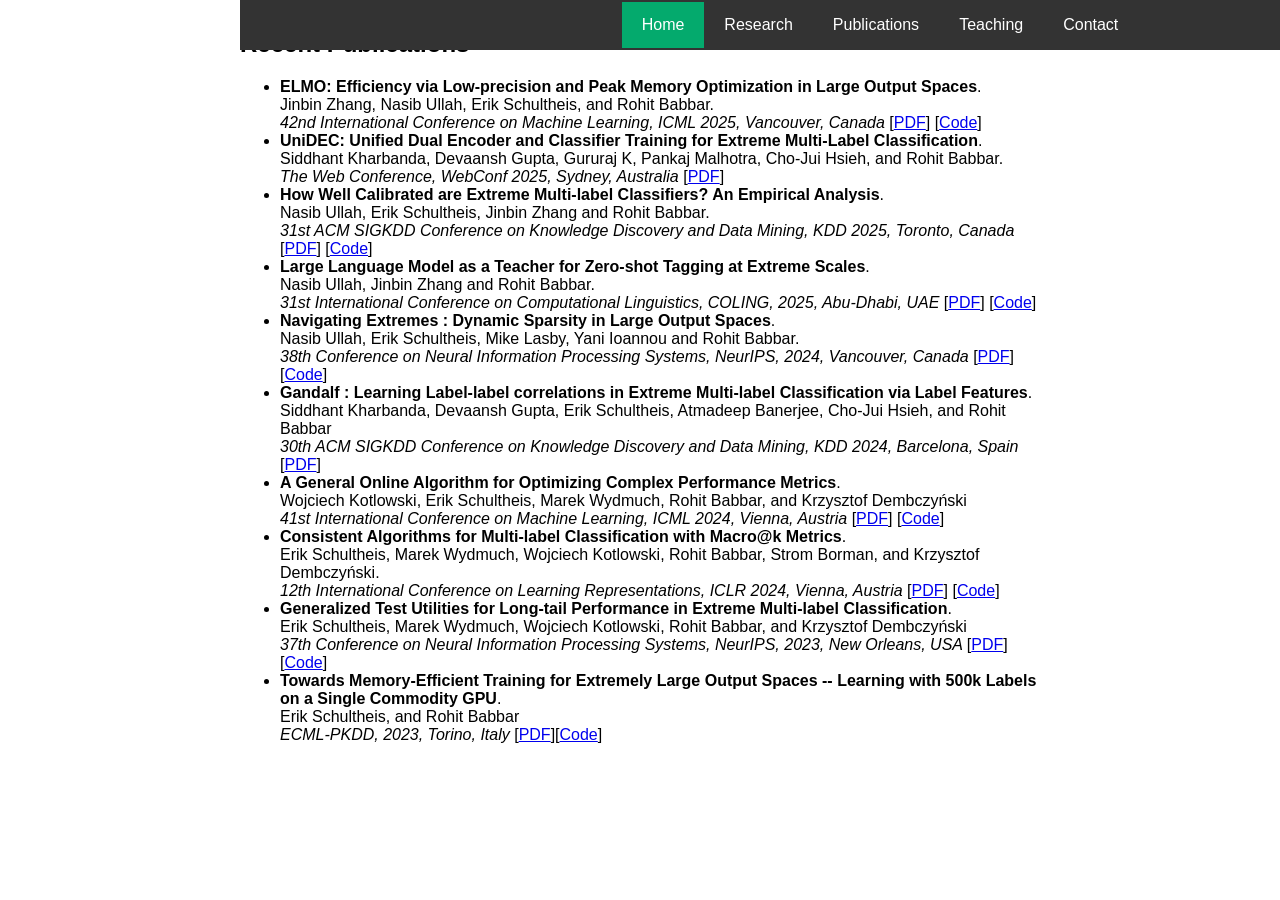
==== publications.html @ 72ea1d00 "Create publications.html" ====
<!DOCTYPE html>
<html lang="en">
<head>
  <meta charset="UTF-8" />
  <meta name="viewport" content="width=device-width, initial-scale=1.0" />
  <title>Dr. Rohit Babbar</title>
  <style>
    body {
      font-family: Arial, sans-serif;
      max-width: 800px;
      margin: 30px auto;
      padding: 0 20px;
    }

    /* Top Navigation */
    .topnav {
      background-color: #333;
      position: fixed;
      top: 0;
      width: 100%;
      height: 50px;
      display: flex;
      align-items: center;
      justify-content: center;
      z-index: 1000;
    }

    .topnav a {
      color: white;
      padding: 14px 20px;
      text-decoration: none;
      font-size: 16px;
    }

    .topnav a:hover {
      background-color: #575757;
    }

    .topnav a.active {
      background-color: #04AA6D;
    }

    /* Main content container */
    .container {
      max-width: 700px;
      margin: 0 auto;
      background-color: white;
      padding: 30px;
      border-radius: 10px;
      box-shadow: 0 0 10px rgba(0,0,0,0.1);
      display: flex;
      flex-wrap: wrap;
      align-items: flex-start;
      gap: 60px;
    }

    .text-section {
      flex: 1;
      min-width: 350px;
    }

    .image-section {
      flex-shrink: 0;
    }

    .image img {
      max-width: 170px;
      height: auto;
      border-radius: 8px;
    }


    .image-section img {
      max-width: 100px;
      height: 10px;
      border-radius: 8px;
    }

    @media (max-width: 100px) {
      .container {
        flex-direction: column;
        align-items: center;
        text-align: center;
      }

      .text-section {
        padding-right: 0;
      }
    }
  </style>
</head>
<body>

  <!-- Top Navigation -->
  <div class="topnav">
    <a href="index.html" class="active">Home</a>
    <a href="#">Research</a>
    <a href="#">Publications</a>
    <a href="#">Teaching</a>
    <a href="#">Contact</a>
  </div>

  
  <h2>Recent Publications</h2>
  <ul>
    <li><strong>ELMO: Efficiency via Low-precision and Peak Memory Optimization in Large Output Spaces</strong>.<br> Jinbin Zhang, Nasib Ullah, Erik Schultheis, and Rohit Babbar.<br> <em>42nd International Conference on Machine Learning, ICML 2025, Vancouver, Canada</em> [<a href="https://openreview.net/pdf?id=d6CTIPrTTC">PDF</a>] [<a href="https://github.com/xmc-aalto/elmo">Code</a>]</li>
    <li><strong>UniDEC: Unified Dual Encoder and Classifier Training for Extreme Multi-Label Classification</strong>.<br> Siddhant Kharbanda, Devaansh Gupta, Gururaj K, Pankaj Malhotra, Cho-Jui Hsieh, and Rohit Babbar.<br> <em>The Web Conference, WebConf 2025, Sydney, Australia</em> [<a href="https://arxiv.org/pdf/2405.03714">PDF</a>] </li>
    <li><strong>How Well Calibrated are Extreme Multi-label Classifiers? An Empirical Analysis</strong>.<br> Nasib Ullah, Erik Schultheis, Jinbin Zhang and Rohit Babbar. <br> <em>31st ACM SIGKDD Conference on Knowledge Discovery and Data Mining, KDD 2025, Toronto, Canada </em> [<a href="https://dl.acm.org/doi/pdf/10.1145/3690624.3709333">PDF</a>] [<a href="https://github.com/xmc-aalto/xmc-topk-calibration">Code</a>] </li>
    <li><strong>Large Language Model as a Teacher for Zero-shot Tagging at Extreme Scales</strong>. <br>Nasib Ullah, Jinbin Zhang and Rohit Babbar. <br> <em>31st International Conference on Computational Linguistics, COLING, 2025, Abu-Dhabi, UAE  </em> [<a href="https://aclanthology.org/2025.coling-main.233.pdf">PDF</a>] [<a href="https://github.com/xmc-aalto/LMTX">Code</a>]</li>
    <li><strong>Navigating Extremes : Dynamic Sparsity in Large Output Spaces</strong>. <br> Nasib Ullah, Erik Schultheis, Mike Lasby, Yani Ioannou and Rohit Babbar. <br> <em>38th Conference on Neural Information Processing Systems, NeurIPS, 2024, Vancouver, Canada </em> [<a href="https://openreview.net/pdf?id=RA6rzOJ2zI">PDF</a>] [<a href="https://github.com/xmc-aalto/NeurIPS24-dst">Code</a>]</li>
    <li><strong>Gandalf : Learning Label-label correlations in Extreme Multi-label Classification via Label Features</strong>. Siddhant Kharbanda, Devaansh Gupta, Erik Schultheis, Atmadeep Banerjee, Cho-Jui Hsieh, and Rohit Babbar <br> <em>30th ACM SIGKDD Conference on Knowledge Discovery and Data Mining, KDD 2024, Barcelona, Spain </em> [<a href="https://dl.acm.org/doi/10.1145/3637528.3672063">PDF</a>]</li>
    <li><strong>A General Online Algorithm for Optimizing Complex Performance Metrics</strong>. <br> Wojciech Kotlowski, Erik Schultheis, Marek Wydmuch, Rohit Babbar, and Krzysztof Dembczyński <br> <em>41st International Conference on Machine Learning, ICML 2024, Vienna, Austria  </em> [<a href="https://proceedings.mlr.press/v235/kotlowski24a.html">PDF</a>] [<a href="https://github.com/mwydmuch/xCOLUMNs">Code</a>]</li>
    <li><strong>Consistent Algorithms for Multi-label Classification with Macro@k Metrics</strong>. <br> Erik Schultheis, Marek Wydmuch, Wojciech Kotlowski, Rohit Babbar, Strom Borman, and Krzysztof Dembczyński. <br> <em>12th International Conference on Learning Representations, ICLR 2024, Vienna, Austria </em> [<a href="https://openreview.net/pdf?id=XOnya9gSdF">PDF</a>] [<a href="https://github.com/mwydmuch/xCOLUMNs">Code</a>]</li>
    <li><strong>Generalized Test Utilities for Long-tail Performance in Extreme Multi-label Classification</strong>. <br> Erik Schultheis, Marek Wydmuch, Wojciech Kotlowski, Rohit Babbar, and Krzysztof Dembczyński <br> <em>37th Conference on Neural Information Processing Systems, NeurIPS, 2023, New Orleans, USA </em> [<a href="https://proceedings.neurips.cc/paper_files/paper/2023/file/46994b3d6dd0fd5fca5f780af6259db5-Paper-Conference.pdf">PDF</a>][<a href="https://github.com/mwydmuch/xCOLUMNs">Code</a>]</li>
    <li><strong>Towards Memory-Efficient Training for Extremely Large Output Spaces -- Learning with 500k Labels on a Single Commodity GPU</strong>. <br> Erik Schultheis, and Rohit Babbar <br> <em>ECML-PKDD, 2023, Torino, Italy </em> [<a href="https://link.springer.com/chapter/10.1007/978-3-031-43418-1_41">PDF</a>][<a href="https://github.com/xmc-aalto/ecml23-sparse">Code</a>]</li>

  </ul>

</body>
</html>
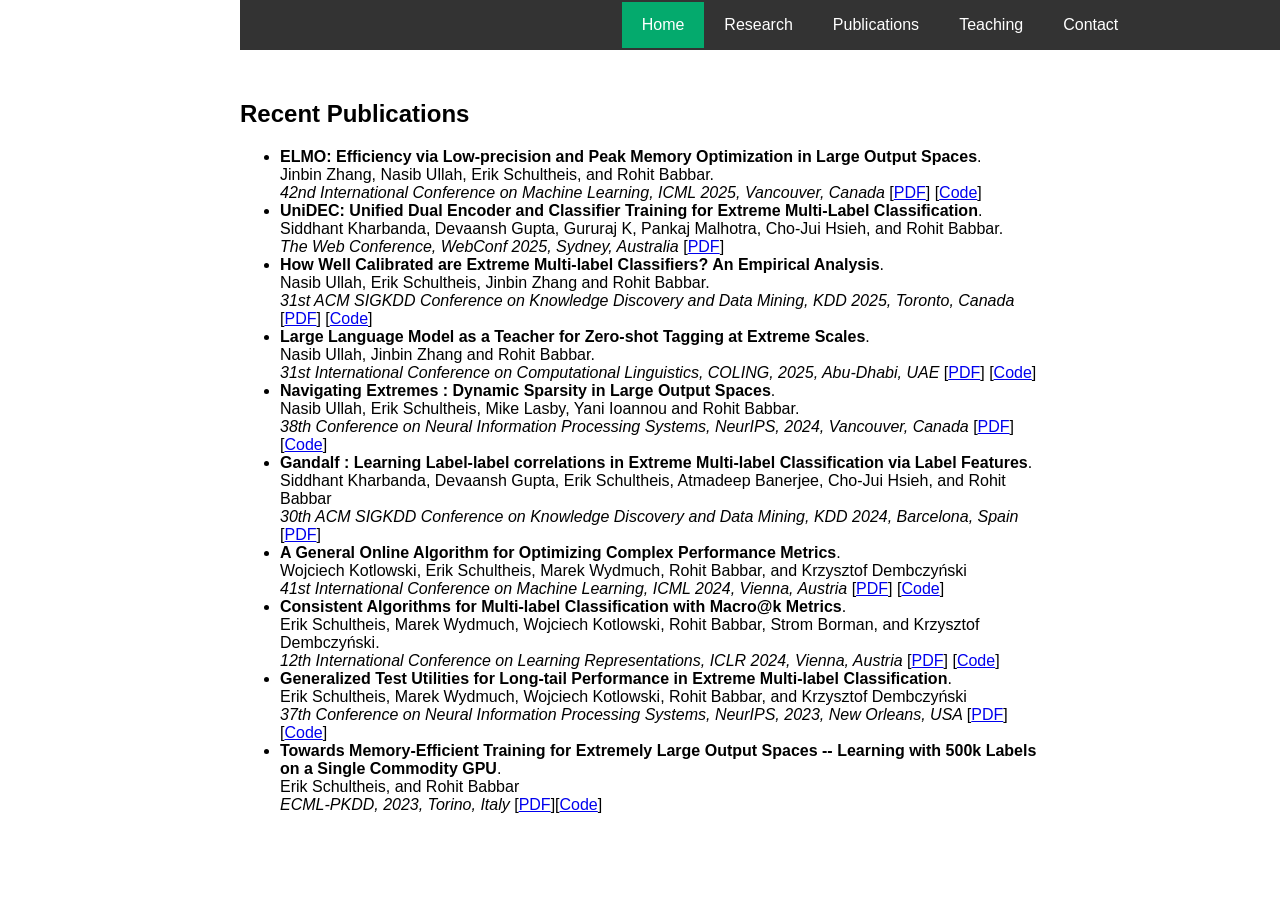
==== commit 1f39294e: "Update publications.html" ====
--- a/publications.html
+++ b/publications.html
@@ -100,6 +100,8 @@
     <a href="#">Contact</a>
   </div>
 
+  <div style="margin-top: 100px;"></div> <!-- Adds 50px of vertical space -->
+
   
   <h2>Recent Publications</h2>
   <ul>
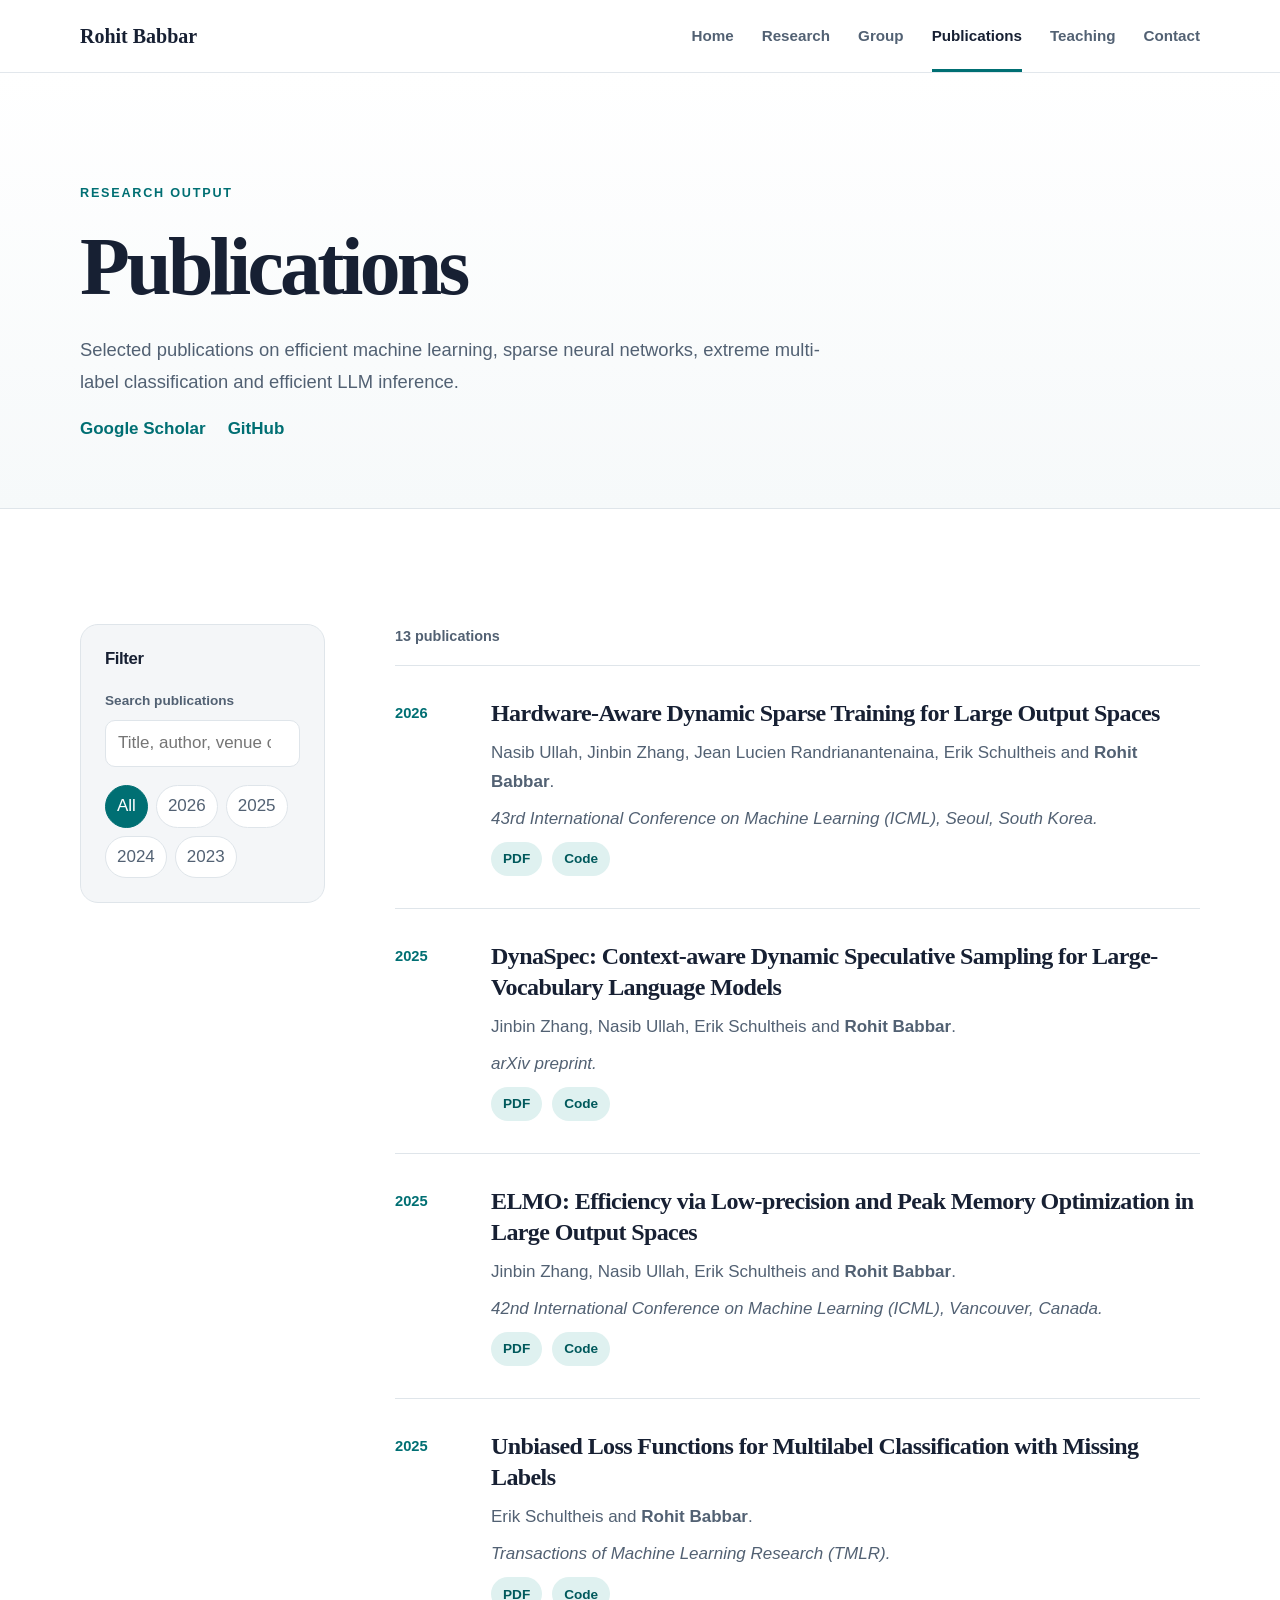
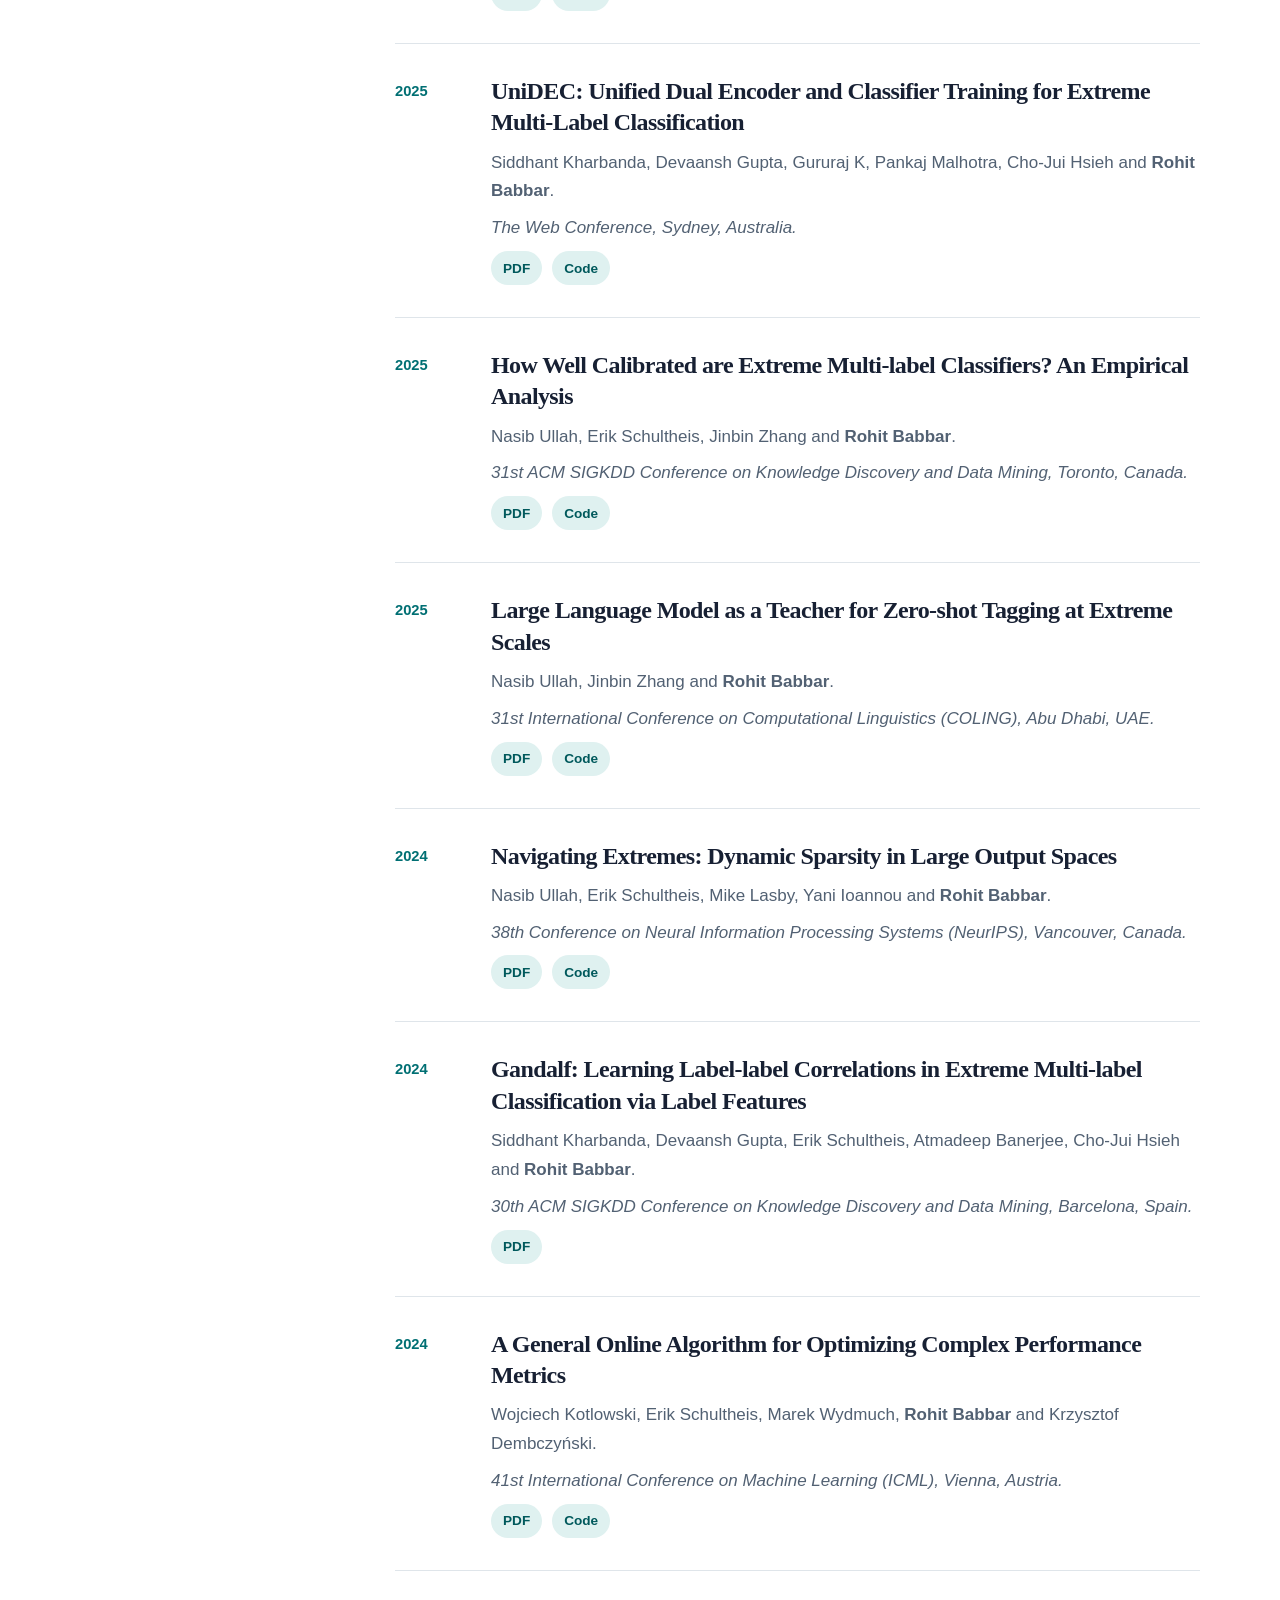
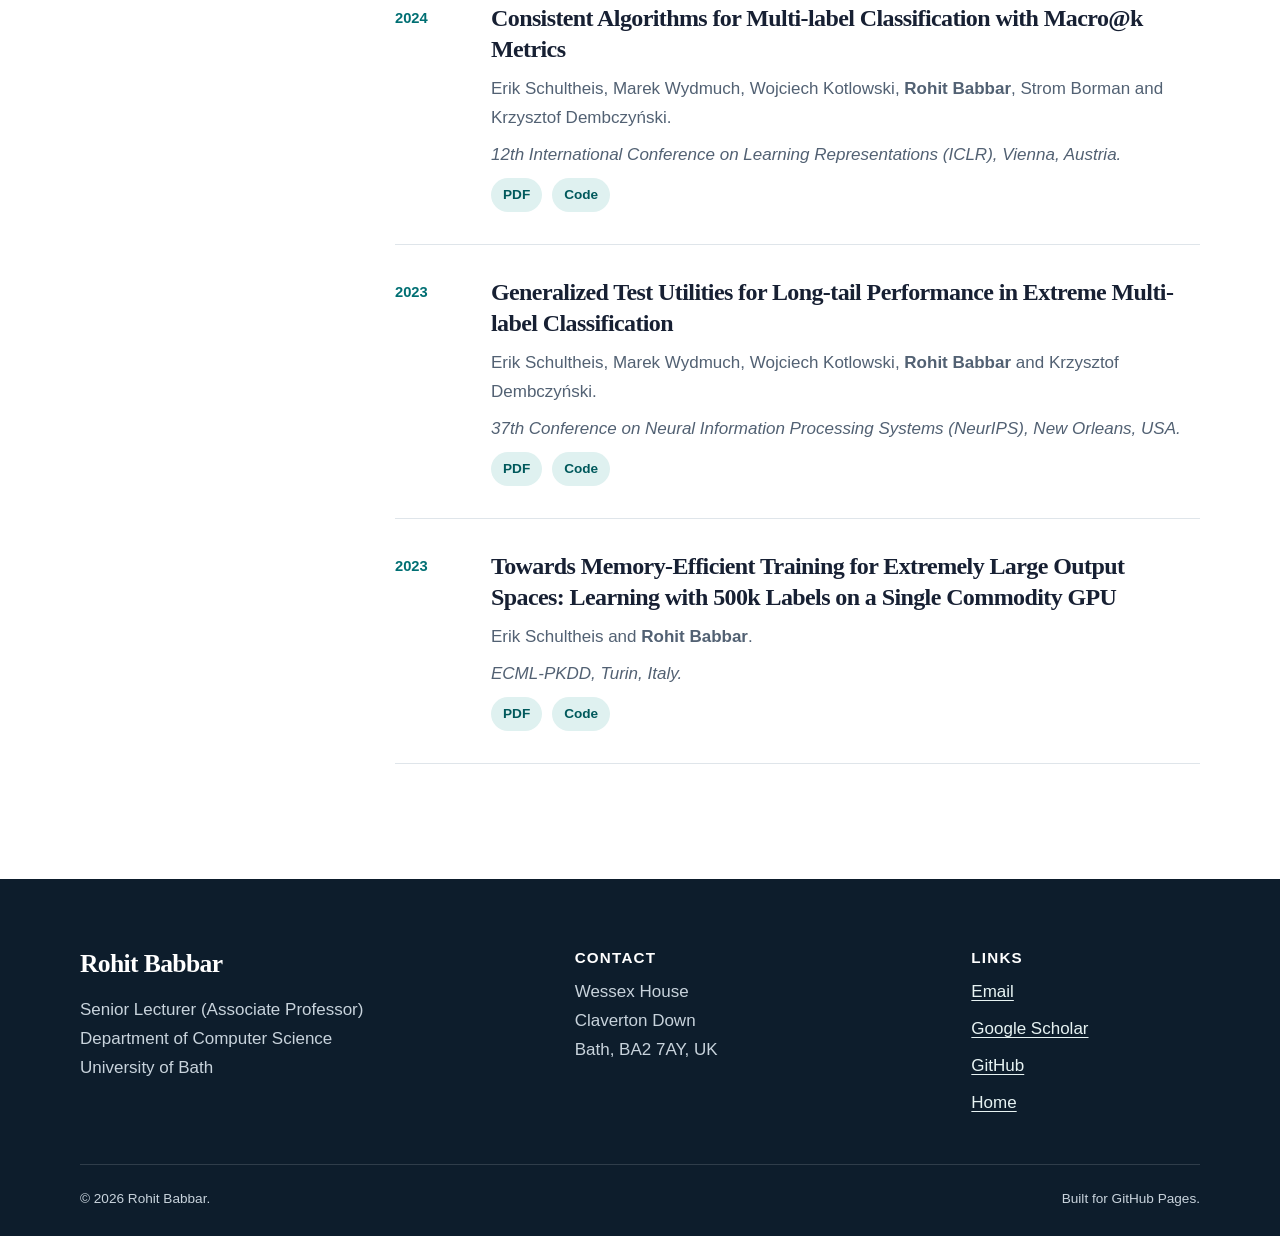
==== commit 196ec5cf: "Add files via upload" ====
--- a/publications.html
+++ b/publications.html
@@ -1,122 +1,359 @@
 <!DOCTYPE html>
 <html lang="en">
 <head>
-  <meta charset="UTF-8" />
-  <meta name="viewport" content="width=device-width, initial-scale=1.0" />
-  <title>Dr. Rohit Babbar</title>
-  <style>
-    body {
-      font-family: Arial, sans-serif;
-      max-width: 800px;
-      margin: 30px auto;
-      padding: 0 20px;
-    }
-
-    /* Top Navigation */
-    .topnav {
-      background-color: #333;
-      position: fixed;
-      top: 0;
-      width: 100%;
-      height: 50px;
-      display: flex;
-      align-items: center;
-      justify-content: center;
-      z-index: 1000;
-    }
-
-    .topnav a {
-      color: white;
-      padding: 14px 20px;
-      text-decoration: none;
-      font-size: 16px;
-    }
-
-    .topnav a:hover {
-      background-color: #575757;
-    }
-
-    .topnav a.active {
-      background-color: #04AA6D;
-    }
-
-    /* Main content container */
-    .container {
-      max-width: 700px;
-      margin: 0 auto;
-      background-color: white;
-      padding: 30px;
-      border-radius: 10px;
-      box-shadow: 0 0 10px rgba(0,0,0,0.1);
-      display: flex;
-      flex-wrap: wrap;
-      align-items: flex-start;
-      gap: 60px;
-    }
-
-    .text-section {
-      flex: 1;
-      min-width: 350px;
-    }
-
-    .image-section {
-      flex-shrink: 0;
-    }
-
-    .image img {
-      max-width: 170px;
-      height: auto;
-      border-radius: 8px;
-    }
-
-
-    .image-section img {
-      max-width: 100px;
-      height: 10px;
-      border-radius: 8px;
-    }
-
-    @media (max-width: 100px) {
-      .container {
-        flex-direction: column;
-        align-items: center;
-        text-align: center;
-      }
-
-      .text-section {
-        padding-right: 0;
-      }
-    }
-  </style>
+  <meta charset="UTF-8">
+  <meta name="viewport" content="width=device-width, initial-scale=1.0">
+
+  <title>Publications | Rohit Babbar</title>
+  <meta name="description" content="Selected publications by Rohit Babbar on efficient machine learning, sparse neural networks, extreme classification and efficient LLMs.">
+
+  <link rel="stylesheet" href="styles.css">
+  <script defer src="script.js"></script>
+
+  <!-- Google Analytics -->
+  <script async src="https://www.googletagmanager.com/gtag/js?id=G-91ZF55EGC9"></script>
+  <script>
+    window.dataLayer = window.dataLayer || [];
+    function gtag(){dataLayer.push(arguments);}
+    gtag('js', new Date());
+    gtag('config', 'G-91ZF55EGC9');
+  </script>
 </head>
+
 <body>
-
-  <!-- Top Navigation -->
-  <div class="topnav">
-    <a href="index.html" class="active">Home</a>
-    <a href="#">Research</a>
-    <a href="#">Publications</a>
-    <a href="#">Teaching</a>
-    <a href="#">Contact</a>
-  </div>
-
-  <div style="margin-top: 100px;"></div> <!-- Adds 50px of vertical space -->
-
-  
-  <h2>Recent Publications</h2>
-  <ul>
-    <li><strong>ELMO: Efficiency via Low-precision and Peak Memory Optimization in Large Output Spaces</strong>.<br> Jinbin Zhang, Nasib Ullah, Erik Schultheis, and Rohit Babbar.<br> <em>42nd International Conference on Machine Learning, ICML 2025, Vancouver, Canada</em> [<a href="https://openreview.net/pdf?id=d6CTIPrTTC">PDF</a>] [<a href="https://github.com/xmc-aalto/elmo">Code</a>]</li>
-    <li><strong>UniDEC: Unified Dual Encoder and Classifier Training for Extreme Multi-Label Classification</strong>.<br> Siddhant Kharbanda, Devaansh Gupta, Gururaj K, Pankaj Malhotra, Cho-Jui Hsieh, and Rohit Babbar.<br> <em>The Web Conference, WebConf 2025, Sydney, Australia</em> [<a href="https://arxiv.org/pdf/2405.03714">PDF</a>] </li>
-    <li><strong>How Well Calibrated are Extreme Multi-label Classifiers? An Empirical Analysis</strong>.<br> Nasib Ullah, Erik Schultheis, Jinbin Zhang and Rohit Babbar. <br> <em>31st ACM SIGKDD Conference on Knowledge Discovery and Data Mining, KDD 2025, Toronto, Canada </em> [<a href="https://dl.acm.org/doi/pdf/10.1145/3690624.3709333">PDF</a>] [<a href="https://github.com/xmc-aalto/xmc-topk-calibration">Code</a>] </li>
-    <li><strong>Large Language Model as a Teacher for Zero-shot Tagging at Extreme Scales</strong>. <br>Nasib Ullah, Jinbin Zhang and Rohit Babbar. <br> <em>31st International Conference on Computational Linguistics, COLING, 2025, Abu-Dhabi, UAE  </em> [<a href="https://aclanthology.org/2025.coling-main.233.pdf">PDF</a>] [<a href="https://github.com/xmc-aalto/LMTX">Code</a>]</li>
-    <li><strong>Navigating Extremes : Dynamic Sparsity in Large Output Spaces</strong>. <br> Nasib Ullah, Erik Schultheis, Mike Lasby, Yani Ioannou and Rohit Babbar. <br> <em>38th Conference on Neural Information Processing Systems, NeurIPS, 2024, Vancouver, Canada </em> [<a href="https://openreview.net/pdf?id=RA6rzOJ2zI">PDF</a>] [<a href="https://github.com/xmc-aalto/NeurIPS24-dst">Code</a>]</li>
-    <li><strong>Gandalf : Learning Label-label correlations in Extreme Multi-label Classification via Label Features</strong>. Siddhant Kharbanda, Devaansh Gupta, Erik Schultheis, Atmadeep Banerjee, Cho-Jui Hsieh, and Rohit Babbar <br> <em>30th ACM SIGKDD Conference on Knowledge Discovery and Data Mining, KDD 2024, Barcelona, Spain </em> [<a href="https://dl.acm.org/doi/10.1145/3637528.3672063">PDF</a>]</li>
-    <li><strong>A General Online Algorithm for Optimizing Complex Performance Metrics</strong>. <br> Wojciech Kotlowski, Erik Schultheis, Marek Wydmuch, Rohit Babbar, and Krzysztof Dembczyński <br> <em>41st International Conference on Machine Learning, ICML 2024, Vienna, Austria  </em> [<a href="https://proceedings.mlr.press/v235/kotlowski24a.html">PDF</a>] [<a href="https://github.com/mwydmuch/xCOLUMNs">Code</a>]</li>
-    <li><strong>Consistent Algorithms for Multi-label Classification with Macro@k Metrics</strong>. <br> Erik Schultheis, Marek Wydmuch, Wojciech Kotlowski, Rohit Babbar, Strom Borman, and Krzysztof Dembczyński. <br> <em>12th International Conference on Learning Representations, ICLR 2024, Vienna, Austria </em> [<a href="https://openreview.net/pdf?id=XOnya9gSdF">PDF</a>] [<a href="https://github.com/mwydmuch/xCOLUMNs">Code</a>]</li>
-    <li><strong>Generalized Test Utilities for Long-tail Performance in Extreme Multi-label Classification</strong>. <br> Erik Schultheis, Marek Wydmuch, Wojciech Kotlowski, Rohit Babbar, and Krzysztof Dembczyński <br> <em>37th Conference on Neural Information Processing Systems, NeurIPS, 2023, New Orleans, USA </em> [<a href="https://proceedings.neurips.cc/paper_files/paper/2023/file/46994b3d6dd0fd5fca5f780af6259db5-Paper-Conference.pdf">PDF</a>][<a href="https://github.com/mwydmuch/xCOLUMNs">Code</a>]</li>
-    <li><strong>Towards Memory-Efficient Training for Extremely Large Output Spaces -- Learning with 500k Labels on a Single Commodity GPU</strong>. <br> Erik Schultheis, and Rohit Babbar <br> <em>ECML-PKDD, 2023, Torino, Italy </em> [<a href="https://link.springer.com/chapter/10.1007/978-3-031-43418-1_41">PDF</a>][<a href="https://github.com/xmc-aalto/ecml23-sparse">Code</a>]</li>
-
-  </ul>
-
+  <a class="skip-link" href="#main-content">Skip to main content</a>
+
+  <header class="site-header">
+    <div class="nav-container">
+      <a class="site-name" href="index.html">Rohit Babbar</a>
+
+      <button class="nav-toggle" type="button" aria-expanded="false" aria-controls="primary-navigation">
+        <span class="sr-only">Toggle navigation</span>
+        <span></span>
+        <span></span>
+        <span></span>
+      </button>
+
+      <nav id="primary-navigation" class="primary-nav" aria-label="Primary navigation">
+        <a href="index.html">Home</a>
+        <a href="index.html#research">Research</a>
+        <a href="index.html#group">Group</a>
+        <a class="active" href="publications.html">Publications</a>
+        <a href="index.html#teaching">Teaching</a>
+        <a href="index.html#contact">Contact</a>
+      </nav>
+    </div>
+  </header>
+
+  <main id="main-content">
+    <section class="page-hero">
+      <div class="page-width">
+        <p class="eyebrow">Research output</p>
+        <h1>Publications</h1>
+        <p>
+          Selected publications on efficient machine learning, sparse neural
+          networks, extreme multi-label classification and efficient LLM inference.
+        </p>
+
+        <div class="profile-links">
+          <a href="https://scholar.google.com/citations?user=QsqvuGsAAAAJ" target="_blank" rel="noopener noreferrer">Google Scholar</a>
+          <a href="https://github.com/xmc-aalto" target="_blank" rel="noopener noreferrer">GitHub</a>
+        </div>
+      </div>
+    </section>
+
+    <section class="section">
+      <div class="page-width publications-layout">
+        <aside class="publication-filter" aria-label="Publication filters">
+          <h2>Filter</h2>
+
+          <label for="publication-search">Search publications</label>
+          <input
+            id="publication-search"
+            type="search"
+            placeholder="Title, author, venue or year"
+            autocomplete="off"
+          >
+
+          <div class="filter-buttons" aria-label="Filter by year">
+            <button class="filter-button active" type="button" data-year="all">All</button>
+            <button class="filter-button" type="button" data-year="2026">2026</button>
+            <button class="filter-button" type="button" data-year="2025">2025</button>
+            <button class="filter-button" type="button" data-year="2024">2024</button>
+            <button class="filter-button" type="button" data-year="2023">2023</button>
+          </div>
+        </aside>
+
+        <div>
+          <p id="publication-count" class="publication-count" aria-live="polite"></p>
+
+          <div id="publication-list" class="publication-list">
+            <article class="publication" data-year="2026">
+              <div class="publication-year">2026</div>
+              <div>
+                <h2>Hardware-Aware Dynamic Sparse Training for Large Output Spaces</h2>
+                <p class="authors">
+                  Nasib Ullah, Jinbin Zhang, Jean Lucien Randrianantenaina,
+                  Erik Schultheis and <strong>Rohit Babbar</strong>.
+                </p>
+                <p class="venue-line">
+                  43rd International Conference on Machine Learning (ICML), Seoul, South Korea.
+                </p>
+                <div class="publication-links">
+                  <a href="https://arxiv.org/pdf/2606.01117" target="_blank" rel="noopener noreferrer">PDF</a>
+                  <a href="https://github.com/xmc-aalto/haste" target="_blank" rel="noopener noreferrer">Code</a>
+                </div>
+              </div>
+            </article>
+
+            <article class="publication" data-year="2025">
+              <div class="publication-year">2025</div>
+              <div>
+                <h2>DynaSpec: Context-aware Dynamic Speculative Sampling for Large-Vocabulary Language Models</h2>
+                <p class="authors">
+                  Jinbin Zhang, Nasib Ullah, Erik Schultheis and
+                  <strong>Rohit Babbar</strong>.
+                </p>
+                <p class="venue-line">arXiv preprint.</p>
+                <div class="publication-links">
+                  <a href="https://arxiv.org/pdf/2510.13847" target="_blank" rel="noopener noreferrer">PDF</a>
+                  <a href="https://github.com/xmc-aalto/DynaSpec" target="_blank" rel="noopener noreferrer">Code</a>
+                </div>
+              </div>
+            </article>
+
+            <article class="publication" data-year="2025">
+              <div class="publication-year">2025</div>
+              <div>
+                <h2>ELMO: Efficiency via Low-precision and Peak Memory Optimization in Large Output Spaces</h2>
+                <p class="authors">
+                  Jinbin Zhang, Nasib Ullah, Erik Schultheis and
+                  <strong>Rohit Babbar</strong>.
+                </p>
+                <p class="venue-line">
+                  42nd International Conference on Machine Learning (ICML), Vancouver, Canada.
+                </p>
+                <div class="publication-links">
+                  <a href="https://openreview.net/pdf?id=d6CTIPrTTC" target="_blank" rel="noopener noreferrer">PDF</a>
+                  <a href="https://github.com/xmc-aalto/elmo" target="_blank" rel="noopener noreferrer">Code</a>
+                </div>
+              </div>
+            </article>
+
+            <article class="publication" data-year="2025">
+              <div class="publication-year">2025</div>
+              <div>
+                <h2>Unbiased Loss Functions for Multilabel Classification with Missing Labels</h2>
+                <p class="authors">
+                  Erik Schultheis and <strong>Rohit Babbar</strong>.
+                </p>
+                <p class="venue-line">Transactions of Machine Learning Research (TMLR).</p>
+                <div class="publication-links">
+                  <a href="https://openreview.net/pdf?id=hMq1hUhLqp" target="_blank" rel="noopener noreferrer">PDF</a>
+                  <a href="https://github.com/xmc-aalto/missing-labels-tmlr" target="_blank" rel="noopener noreferrer">Code</a>
+                </div>
+              </div>
+            </article>
+
+            <article class="publication" data-year="2025">
+              <div class="publication-year">2025</div>
+              <div>
+                <h2>UniDEC: Unified Dual Encoder and Classifier Training for Extreme Multi-Label Classification</h2>
+                <p class="authors">
+                  Siddhant Kharbanda, Devaansh Gupta, Gururaj K, Pankaj Malhotra,
+                  Cho-Jui Hsieh and <strong>Rohit Babbar</strong>.
+                </p>
+                <p class="venue-line">The Web Conference, Sydney, Australia.</p>
+                <div class="publication-links">
+                  <a href="https://arxiv.org/pdf/2405.03714" target="_blank" rel="noopener noreferrer">PDF</a>
+                  <a href="https://github.com/the-catalyst/UniDEC" target="_blank" rel="noopener noreferrer">Code</a>
+                </div>
+              </div>
+            </article>
+
+            <article class="publication" data-year="2025">
+              <div class="publication-year">2025</div>
+              <div>
+                <h2>How Well Calibrated are Extreme Multi-label Classifiers? An Empirical Analysis</h2>
+                <p class="authors">
+                  Nasib Ullah, Erik Schultheis, Jinbin Zhang and
+                  <strong>Rohit Babbar</strong>.
+                </p>
+                <p class="venue-line">
+                  31st ACM SIGKDD Conference on Knowledge Discovery and Data Mining, Toronto, Canada.
+                </p>
+                <div class="publication-links">
+                  <a href="https://dl.acm.org/doi/pdf/10.1145/3690624.3709333" target="_blank" rel="noopener noreferrer">PDF</a>
+                  <a href="https://github.com/xmc-aalto/xmc-topk-calibration" target="_blank" rel="noopener noreferrer">Code</a>
+                </div>
+              </div>
+            </article>
+
+            <article class="publication" data-year="2025">
+              <div class="publication-year">2025</div>
+              <div>
+                <h2>Large Language Model as a Teacher for Zero-shot Tagging at Extreme Scales</h2>
+                <p class="authors">
+                  Nasib Ullah, Jinbin Zhang and <strong>Rohit Babbar</strong>.
+                </p>
+                <p class="venue-line">
+                  31st International Conference on Computational Linguistics (COLING), Abu Dhabi, UAE.
+                </p>
+                <div class="publication-links">
+                  <a href="https://aclanthology.org/2025.coling-main.233.pdf" target="_blank" rel="noopener noreferrer">PDF</a>
+                  <a href="https://github.com/xmc-aalto/LMTX" target="_blank" rel="noopener noreferrer">Code</a>
+                </div>
+              </div>
+            </article>
+
+            <article class="publication" data-year="2024">
+              <div class="publication-year">2024</div>
+              <div>
+                <h2>Navigating Extremes: Dynamic Sparsity in Large Output Spaces</h2>
+                <p class="authors">
+                  Nasib Ullah, Erik Schultheis, Mike Lasby, Yani Ioannou and
+                  <strong>Rohit Babbar</strong>.
+                </p>
+                <p class="venue-line">
+                  38th Conference on Neural Information Processing Systems (NeurIPS), Vancouver, Canada.
+                </p>
+                <div class="publication-links">
+                  <a href="https://openreview.net/pdf?id=RA6rzOJ2zI" target="_blank" rel="noopener noreferrer">PDF</a>
+                  <a href="https://github.com/xmc-aalto/NeurIPS24-dst" target="_blank" rel="noopener noreferrer">Code</a>
+                </div>
+              </div>
+            </article>
+
+            <article class="publication" data-year="2024">
+              <div class="publication-year">2024</div>
+              <div>
+                <h2>Gandalf: Learning Label-label Correlations in Extreme Multi-label Classification via Label Features</h2>
+                <p class="authors">
+                  Siddhant Kharbanda, Devaansh Gupta, Erik Schultheis,
+                  Atmadeep Banerjee, Cho-Jui Hsieh and <strong>Rohit Babbar</strong>.
+                </p>
+                <p class="venue-line">
+                  30th ACM SIGKDD Conference on Knowledge Discovery and Data Mining, Barcelona, Spain.
+                </p>
+                <div class="publication-links">
+                  <a href="https://dl.acm.org/doi/10.1145/3637528.3672063" target="_blank" rel="noopener noreferrer">PDF</a>
+                </div>
+              </div>
+            </article>
+
+            <article class="publication" data-year="2024">
+              <div class="publication-year">2024</div>
+              <div>
+                <h2>A General Online Algorithm for Optimizing Complex Performance Metrics</h2>
+                <p class="authors">
+                  Wojciech Kotlowski, Erik Schultheis, Marek Wydmuch,
+                  <strong>Rohit Babbar</strong> and Krzysztof Dembczyński.
+                </p>
+                <p class="venue-line">
+                  41st International Conference on Machine Learning (ICML), Vienna, Austria.
+                </p>
+                <div class="publication-links">
+                  <a href="https://proceedings.mlr.press/v235/kotlowski24a.html" target="_blank" rel="noopener noreferrer">PDF</a>
+                  <a href="https://github.com/mwydmuch/xCOLUMNs" target="_blank" rel="noopener noreferrer">Code</a>
+                </div>
+              </div>
+            </article>
+
+            <article class="publication" data-year="2024">
+              <div class="publication-year">2024</div>
+              <div>
+                <h2>Consistent Algorithms for Multi-label Classification with Macro@k Metrics</h2>
+                <p class="authors">
+                  Erik Schultheis, Marek Wydmuch, Wojciech Kotlowski,
+                  <strong>Rohit Babbar</strong>, Strom Borman and Krzysztof Dembczyński.
+                </p>
+                <p class="venue-line">
+                  12th International Conference on Learning Representations (ICLR), Vienna, Austria.
+                </p>
+                <div class="publication-links">
+                  <a href="https://openreview.net/pdf?id=XOnya9gSdF" target="_blank" rel="noopener noreferrer">PDF</a>
+                  <a href="https://github.com/mwydmuch/xCOLUMNs" target="_blank" rel="noopener noreferrer">Code</a>
+                </div>
+              </div>
+            </article>
+
+            <article class="publication" data-year="2023">
+              <div class="publication-year">2023</div>
+              <div>
+                <h2>Generalized Test Utilities for Long-tail Performance in Extreme Multi-label Classification</h2>
+                <p class="authors">
+                  Erik Schultheis, Marek Wydmuch, Wojciech Kotlowski,
+                  <strong>Rohit Babbar</strong> and Krzysztof Dembczyński.
+                </p>
+                <p class="venue-line">
+                  37th Conference on Neural Information Processing Systems (NeurIPS), New Orleans, USA.
+                </p>
+                <div class="publication-links">
+                  <a href="https://proceedings.neurips.cc/paper_files/paper/2023/file/46994b3d6dd0fd5fca5f780af6259db5-Paper-Conference.pdf" target="_blank" rel="noopener noreferrer">PDF</a>
+                  <a href="https://github.com/mwydmuch/xCOLUMNs" target="_blank" rel="noopener noreferrer">Code</a>
+                </div>
+              </div>
+            </article>
+
+            <article class="publication" data-year="2023">
+              <div class="publication-year">2023</div>
+              <div>
+                <h2>Towards Memory-Efficient Training for Extremely Large Output Spaces: Learning with 500k Labels on a Single Commodity GPU</h2>
+                <p class="authors">
+                  Erik Schultheis and <strong>Rohit Babbar</strong>.
+                </p>
+                <p class="venue-line">ECML-PKDD, Turin, Italy.</p>
+                <div class="publication-links">
+                  <a href="https://link.springer.com/chapter/10.1007/978-3-031-43418-1_41" target="_blank" rel="noopener noreferrer">PDF</a>
+                  <a href="https://github.com/xmc-aalto/ecml23-sparse" target="_blank" rel="noopener noreferrer">Code</a>
+                </div>
+              </div>
+            </article>
+          </div>
+
+          <p id="no-publications" class="no-results" hidden>
+            No publications match the selected filters.
+          </p>
+        </div>
+      </div>
+    </section>
+  </main>
+
+  <footer class="site-footer">
+    <div class="page-width footer-grid">
+      <div>
+        <h2>Rohit Babbar</h2>
+        <p>
+          Senior Lecturer (Associate Professor)<br>
+          Department of Computer Science<br>
+          University of Bath
+        </p>
+      </div>
+
+      <div>
+        <h3>Contact</h3>
+        <p>
+          Wessex House<br>
+          Claverton Down<br>
+          Bath, BA2 7AY, UK
+        </p>
+      </div>
+
+      <div>
+        <h3>Links</h3>
+        <ul class="footer-links">
+          <li><a href="mailto:rb2608@bath.ac.uk">Email</a></li>
+          <li><a href="https://scholar.google.com/citations?user=QsqvuGsAAAAJ" target="_blank" rel="noopener noreferrer">Google Scholar</a></li>
+          <li><a href="https://github.com/xmc-aalto" target="_blank" rel="noopener noreferrer">GitHub</a></li>
+          <li><a href="index.html">Home</a></li>
+        </ul>
+      </div>
+    </div>
+
+    <div class="page-width footer-bottom">
+      <p>© <span id="current-year"></span> Rohit Babbar.</p>
+      <p>Built for GitHub Pages.</p>
+    </div>
+  </footer>
 </body>
 </html>
--- a/styles.css
+++ b/styles.css
@@ -0,0 +1,940 @@
+/*
+  Rohit Babbar academic website
+  Static, responsive and compatible with GitHub Pages.
+*/
+
+:root {
+  --background: #ffffff;
+  --background-soft: #f4f6f8;
+  --background-dark: #12263a;
+  --text: #172033;
+  --text-soft: #526173;
+  --text-light: #eef4f8;
+  --accent: #006f73;
+  --accent-dark: #00595c;
+  --accent-soft: #dff1f0;
+  --border: #dfe5ea;
+  --white: #ffffff;
+  --shadow: 0 18px 50px rgba(23, 32, 51, 0.09);
+  --radius: 18px;
+  --page-width: 1120px;
+  --header-height: 72px;
+}
+
+*,
+*::before,
+*::after {
+  box-sizing: border-box;
+}
+
+html {
+  scroll-behavior: smooth;
+  scroll-padding-top: calc(var(--header-height) + 20px);
+}
+
+body {
+  margin: 0;
+  background: var(--background);
+  color: var(--text);
+  font-family:
+    Inter,
+    ui-sans-serif,
+    -apple-system,
+    BlinkMacSystemFont,
+    "Segoe UI",
+    sans-serif;
+  font-size: 17px;
+  line-height: 1.7;
+  -webkit-font-smoothing: antialiased;
+}
+
+img {
+  display: block;
+  max-width: 100%;
+}
+
+a {
+  color: var(--accent);
+  text-underline-offset: 3px;
+}
+
+a:hover {
+  color: var(--accent-dark);
+}
+
+button,
+input {
+  font: inherit;
+}
+
+h1,
+h2,
+h3 {
+  margin-top: 0;
+  color: var(--text);
+  font-family:
+    Georgia,
+    "Times New Roman",
+    serif;
+  line-height: 1.15;
+}
+
+h1 {
+  margin-bottom: 24px;
+  font-size: clamp(2.8rem, 7vw, 5.7rem);
+  letter-spacing: -0.045em;
+}
+
+h2 {
+  margin-bottom: 18px;
+  font-size: clamp(2rem, 4vw, 3.2rem);
+  letter-spacing: -0.025em;
+}
+
+h3 {
+  margin-bottom: 12px;
+  font-size: 1.35rem;
+}
+
+p {
+  margin-top: 0;
+}
+
+.page-width,
+.nav-container {
+  width: min(calc(100% - 40px), var(--page-width));
+  margin-inline: auto;
+}
+
+.sr-only {
+  position: absolute;
+  width: 1px;
+  height: 1px;
+  padding: 0;
+  overflow: hidden;
+  clip: rect(0, 0, 0, 0);
+  white-space: nowrap;
+  border: 0;
+}
+
+.skip-link {
+  position: fixed;
+  top: 10px;
+  left: 10px;
+  z-index: 2000;
+  padding: 10px 14px;
+  background: var(--background-dark);
+  color: var(--white);
+  transform: translateY(-150%);
+}
+
+.skip-link:focus {
+  transform: translateY(0);
+}
+
+/* Header and navigation */
+
+.site-header {
+  position: sticky;
+  top: 0;
+  z-index: 1000;
+  min-height: var(--header-height);
+  background: rgba(255, 255, 255, 0.94);
+  border-bottom: 1px solid rgba(223, 229, 234, 0.9);
+  backdrop-filter: blur(14px);
+}
+
+.nav-container {
+  display: flex;
+  min-height: var(--header-height);
+  align-items: center;
+  justify-content: space-between;
+  gap: 24px;
+}
+
+.site-name {
+  color: var(--text);
+  font-family: Georgia, "Times New Roman", serif;
+  font-size: 1.25rem;
+  font-weight: 700;
+  text-decoration: none;
+}
+
+.primary-nav {
+  display: flex;
+  align-items: center;
+  gap: 28px;
+}
+
+.primary-nav a {
+  position: relative;
+  color: var(--text-soft);
+  font-size: 0.95rem;
+  font-weight: 650;
+  text-decoration: none;
+}
+
+.primary-nav a:hover,
+.primary-nav a.active {
+  color: var(--text);
+}
+
+.primary-nav a.active::after {
+  position: absolute;
+  right: 0;
+  bottom: -23px;
+  left: 0;
+  height: 3px;
+  background: var(--accent);
+  content: "";
+}
+
+.nav-toggle {
+  display: none;
+  width: 44px;
+  height: 44px;
+  padding: 8px;
+  background: transparent;
+  border: 0;
+  cursor: pointer;
+}
+
+.nav-toggle span:not(.sr-only) {
+  display: block;
+  width: 24px;
+  height: 2px;
+  margin: 5px auto;
+  background: var(--text);
+  transition: transform 180ms ease, opacity 180ms ease;
+}
+
+/* Hero */
+
+.hero {
+  overflow: hidden;
+  padding: clamp(70px, 10vw, 125px) 0;
+  background:
+    radial-gradient(circle at 84% 28%, rgba(0, 111, 115, 0.13), transparent 28rem),
+    linear-gradient(180deg, #ffffff 0%, #f9fbfc 100%);
+}
+
+.hero-grid {
+  display: grid;
+  grid-template-columns: minmax(0, 1.55fr) minmax(280px, 0.65fr);
+  align-items: center;
+  gap: clamp(48px, 8vw, 100px);
+}
+
+.eyebrow {
+  margin-bottom: 16px;
+  color: var(--accent);
+  font-size: 0.79rem;
+  font-weight: 800;
+  letter-spacing: 0.14em;
+  text-transform: uppercase;
+}
+
+.eyebrow-light {
+  color: #8fe0dc;
+}
+
+.hero-lead {
+  max-width: 760px;
+  margin-bottom: 18px;
+  color: var(--text);
+  font-size: clamp(1.2rem, 2.2vw, 1.55rem);
+  line-height: 1.55;
+}
+
+.hero-description {
+  max-width: 700px;
+  margin-bottom: 30px;
+  color: var(--text-soft);
+  font-size: 1.05rem;
+}
+
+.hero-actions {
+  display: flex;
+  flex-wrap: wrap;
+  gap: 14px;
+  margin-bottom: 28px;
+}
+
+.button {
+  display: inline-flex;
+  min-height: 48px;
+  align-items: center;
+  justify-content: center;
+  padding: 11px 20px;
+  border: 1px solid transparent;
+  border-radius: 999px;
+  font-weight: 750;
+  text-decoration: none;
+  transition: transform 150ms ease, background 150ms ease, border-color 150ms ease;
+}
+
+.button:hover {
+  transform: translateY(-2px);
+}
+
+.button-primary {
+  background: var(--accent);
+  color: var(--white);
+}
+
+.button-primary:hover {
+  background: var(--accent-dark);
+  color: var(--white);
+}
+
+.button-secondary {
+  background: var(--white);
+  color: var(--text);
+  border-color: var(--border);
+}
+
+.button-secondary:hover {
+  border-color: var(--accent);
+  color: var(--accent-dark);
+}
+
+.profile-links {
+  display: flex;
+  flex-wrap: wrap;
+  gap: 22px;
+}
+
+.profile-links a {
+  font-weight: 700;
+  text-decoration: none;
+}
+
+.hero-photo-wrap {
+  position: relative;
+  width: min(100%, 380px);
+  justify-self: end;
+}
+
+.hero-photo-wrap::before {
+  position: absolute;
+  top: 24px;
+  right: -24px;
+  bottom: -24px;
+  left: 24px;
+  z-index: 0;
+  background: var(--accent-soft);
+  border-radius: 28px;
+  content: "";
+}
+
+.hero-photo {
+  position: relative;
+  z-index: 1;
+  width: 100%;
+  aspect-ratio: 4 / 5;
+  object-fit: cover;
+  object-position: center;
+  border-radius: 28px;
+  box-shadow: var(--shadow);
+}
+
+/* Sections */
+
+.section {
+  padding: clamp(72px, 9vw, 118px) 0;
+}
+
+.section-muted {
+  background: var(--background-soft);
+}
+
+.section-dark {
+  background: var(--background-dark);
+  color: var(--text-light);
+}
+
+.section-dark h2,
+.section-dark h3 {
+  color: var(--white);
+}
+
+.section-heading {
+  max-width: 760px;
+  margin-bottom: 46px;
+}
+
+.section-heading > p:last-child {
+  margin-bottom: 0;
+  color: var(--text-soft);
+  font-size: 1.08rem;
+}
+
+.section-heading-row {
+  display: flex;
+  max-width: none;
+  align-items: end;
+  justify-content: space-between;
+  gap: 32px;
+}
+
+.text-link {
+  flex-shrink: 0;
+  margin-bottom: 20px;
+  font-weight: 750;
+  text-decoration: none;
+}
+
+.card-grid {
+  display: grid;
+  gap: 24px;
+}
+
+.research-grid {
+  grid-template-columns: repeat(3, 1fr);
+}
+
+.card {
+  padding: 32px;
+  background: var(--white);
+  border: 1px solid var(--border);
+  border-radius: var(--radius);
+  box-shadow: 0 10px 30px rgba(23, 32, 51, 0.04);
+}
+
+.card-number {
+  margin-bottom: 26px;
+  color: var(--accent);
+  font-size: 0.82rem;
+  font-weight: 850;
+  letter-spacing: 0.14em;
+}
+
+.card p {
+  color: var(--text-soft);
+}
+
+.card .card-tags {
+  margin: 26px 0 0;
+  color: var(--accent-dark);
+  font-size: 0.88rem;
+  font-weight: 750;
+}
+
+/* Featured publications */
+
+.featured-list {
+  border-top: 1px solid var(--border);
+}
+
+.featured-item {
+  display: grid;
+  grid-template-columns: 220px minmax(0, 1fr);
+  gap: 36px;
+  padding: 34px 0;
+  border-bottom: 1px solid var(--border);
+}
+
+.featured-meta {
+  display: flex;
+  flex-direction: column;
+  gap: 6px;
+  color: var(--text-soft);
+  font-size: 0.9rem;
+}
+
+.venue {
+  color: var(--accent-dark);
+  font-weight: 850;
+  letter-spacing: 0.04em;
+  text-transform: uppercase;
+}
+
+.featured-item h3 {
+  margin-bottom: 10px;
+  font-size: 1.55rem;
+}
+
+.featured-item p {
+  margin-bottom: 15px;
+  color: var(--text-soft);
+}
+
+.publication-links {
+  display: flex;
+  flex-wrap: wrap;
+  gap: 10px;
+}
+
+.publication-links a {
+  display: inline-flex;
+  align-items: center;
+  justify-content: center;
+  min-height: 34px;
+  padding: 5px 12px;
+  background: var(--accent-soft);
+  border-radius: 999px;
+  color: var(--accent-dark);
+  font-size: 0.85rem;
+  font-weight: 800;
+  text-decoration: none;
+}
+
+.publication-links a:hover {
+  background: var(--accent);
+  color: var(--white);
+}
+
+/* Group */
+
+.group-layout {
+  display: grid;
+  grid-template-columns: 0.8fr 1.2fr;
+  gap: clamp(50px, 8vw, 110px);
+}
+
+.section-intro-light {
+  max-width: 510px;
+  color: #c6d2dc;
+  font-size: 1.08rem;
+}
+
+.people-list {
+  display: grid;
+  grid-template-columns: repeat(2, 1fr);
+  gap: 0;
+  border-top: 1px solid rgba(255, 255, 255, 0.16);
+}
+
+.people-list article {
+  padding: 28px 24px 28px 0;
+  border-bottom: 1px solid rgba(255, 255, 255, 0.16);
+}
+
+.people-list article:nth-child(even) {
+  padding-left: 24px;
+  border-left: 1px solid rgba(255, 255, 255, 0.16);
+}
+
+.people-list p {
+  margin: 0;
+  color: #c6d2dc;
+}
+
+/* Opportunity and teaching */
+
+.opportunity-box {
+  display: flex;
+  align-items: center;
+  justify-content: space-between;
+  gap: 56px;
+  padding: 48px;
+  background: linear-gradient(135deg, #ecf8f7 0%, #f7fbfb 100%);
+  border: 1px solid #cde6e4;
+  border-radius: 28px;
+}
+
+.opportunity-box > div {
+  max-width: 760px;
+}
+
+.opportunity-box p:last-child {
+  margin-bottom: 0;
+}
+
+.two-column {
+  display: grid;
+  grid-template-columns: 0.75fr 1.25fr;
+  gap: 70px;
+}
+
+.clean-list {
+  margin: 0;
+  padding: 0;
+  list-style: none;
+}
+
+.teaching-list {
+  border-top: 1px solid var(--border);
+}
+
+.teaching-list li {
+  display: flex;
+  justify-content: space-between;
+  gap: 24px;
+  padding: 20px 0;
+  border-bottom: 1px solid var(--border);
+}
+
+.teaching-list li span:first-child {
+  font-weight: 700;
+}
+
+.teaching-list li span:last-child {
+  color: var(--text-soft);
+  white-space: nowrap;
+}
+
+/* Publications page */
+
+.page-hero {
+  padding: clamp(70px, 9vw, 110px) 0 64px;
+  background: linear-gradient(180deg, #ffffff 0%, #f6f9fa 100%);
+  border-bottom: 1px solid var(--border);
+}
+
+.page-hero h1 {
+  margin-bottom: 20px;
+  font-size: clamp(3rem, 7vw, 5.1rem);
+}
+
+.page-hero > .page-width > p:not(.eyebrow) {
+  max-width: 760px;
+  color: var(--text-soft);
+  font-size: 1.15rem;
+}
+
+.publications-layout {
+  display: grid;
+  grid-template-columns: 245px minmax(0, 1fr);
+  align-items: start;
+  gap: 70px;
+}
+
+.publication-filter {
+  position: sticky;
+  top: calc(var(--header-height) + 28px);
+  padding: 24px;
+  background: var(--background-soft);
+  border: 1px solid var(--border);
+  border-radius: var(--radius);
+}
+
+.publication-filter h2 {
+  margin-bottom: 20px;
+  font-family: inherit;
+  font-size: 1.05rem;
+}
+
+.publication-filter label {
+  display: block;
+  margin-bottom: 8px;
+  color: var(--text-soft);
+  font-size: 0.85rem;
+  font-weight: 750;
+}
+
+.publication-filter input {
+  width: 100%;
+  min-height: 44px;
+  padding: 8px 12px;
+  background: var(--white);
+  border: 1px solid var(--border);
+  border-radius: 10px;
+  color: var(--text);
+  outline: none;
+}
+
+.publication-filter input:focus {
+  border-color: var(--accent);
+  box-shadow: 0 0 0 3px rgba(0, 111, 115, 0.13);
+}
+
+.filter-buttons {
+  display: flex;
+  flex-wrap: wrap;
+  gap: 8px;
+  margin-top: 18px;
+}
+
+.filter-button {
+  padding: 6px 11px;
+  background: var(--white);
+  border: 1px solid var(--border);
+  border-radius: 999px;
+  color: var(--text-soft);
+  cursor: pointer;
+}
+
+.filter-button:hover,
+.filter-button.active {
+  background: var(--accent);
+  border-color: var(--accent);
+  color: var(--white);
+}
+
+.publication-count {
+  margin-bottom: 16px;
+  color: var(--text-soft);
+  font-size: 0.9rem;
+  font-weight: 700;
+}
+
+.publication-list {
+  border-top: 1px solid var(--border);
+}
+
+.publication {
+  display: grid;
+  grid-template-columns: 72px minmax(0, 1fr);
+  gap: 24px;
+  padding: 32px 0;
+  border-bottom: 1px solid var(--border);
+}
+
+.publication[hidden] {
+  display: none;
+}
+
+.publication-year {
+  padding-top: 3px;
+  color: var(--accent);
+  font-size: 0.92rem;
+  font-weight: 850;
+}
+
+.publication h2 {
+  margin-bottom: 10px;
+  font-family: Georgia, "Times New Roman", serif;
+  font-size: 1.5rem;
+  line-height: 1.3;
+}
+
+.authors,
+.venue-line {
+  margin-bottom: 8px;
+  color: var(--text-soft);
+}
+
+.venue-line {
+  font-style: italic;
+}
+
+.no-results {
+  padding: 50px 0;
+  color: var(--text-soft);
+  text-align: center;
+}
+
+/* Footer */
+
+.site-footer {
+  padding: 70px 0 26px;
+  background: #0d1d2c;
+  color: #c8d3dc;
+}
+
+.site-footer h2,
+.site-footer h3 {
+  color: var(--white);
+}
+
+.site-footer h2 {
+  font-size: 1.6rem;
+}
+
+.site-footer h3 {
+  margin-bottom: 12px;
+  font-family: inherit;
+  font-size: 0.95rem;
+  letter-spacing: 0.08em;
+  text-transform: uppercase;
+}
+
+.footer-grid {
+  display: grid;
+  grid-template-columns: 1.3fr 1fr 0.7fr;
+  gap: 70px;
+}
+
+.footer-links {
+  margin: 0;
+  padding: 0;
+  list-style: none;
+}
+
+.footer-links li + li {
+  margin-top: 8px;
+}
+
+.site-footer a {
+  color: #e7f3f3;
+}
+
+.footer-bottom {
+  display: flex;
+  justify-content: space-between;
+  gap: 20px;
+  margin-top: 46px;
+  padding-top: 22px;
+  border-top: 1px solid rgba(255, 255, 255, 0.14);
+  font-size: 0.85rem;
+}
+
+.footer-bottom p {
+  margin: 0;
+}
+
+/* Responsive layout */
+
+@media (max-width: 920px) {
+  .nav-toggle {
+    display: block;
+  }
+
+  .primary-nav {
+    position: absolute;
+    top: var(--header-height);
+    right: 0;
+    left: 0;
+    display: none;
+    flex-direction: column;
+    align-items: stretch;
+    gap: 0;
+    padding: 10px 20px 20px;
+    background: var(--white);
+    border-bottom: 1px solid var(--border);
+    box-shadow: 0 20px 30px rgba(23, 32, 51, 0.08);
+  }
+
+  .primary-nav.open {
+    display: flex;
+  }
+
+  .primary-nav a {
+    padding: 12px 0;
+  }
+
+  .primary-nav a.active::after {
+    display: none;
+  }
+
+  .nav-toggle[aria-expanded="true"] span:nth-child(2) {
+    transform: translateY(7px) rotate(45deg);
+  }
+
+  .nav-toggle[aria-expanded="true"] span:nth-child(3) {
+    opacity: 0;
+  }
+
+  .nav-toggle[aria-expanded="true"] span:nth-child(4) {
+    transform: translateY(-7px) rotate(-45deg);
+  }
+
+  .hero-grid {
+    grid-template-columns: 1fr;
+  }
+
+  .hero-photo-wrap {
+    width: min(78%, 380px);
+    justify-self: start;
+  }
+
+  .research-grid {
+    grid-template-columns: 1fr;
+  }
+
+  .group-layout,
+  .two-column,
+  .publications-layout {
+    grid-template-columns: 1fr;
+  }
+
+  .publication-filter {
+    position: static;
+  }
+
+  .opportunity-box {
+    align-items: flex-start;
+    flex-direction: column;
+  }
+}
+
+@media (max-width: 700px) {
+  body {
+    font-size: 16px;
+  }
+
+  .page-width,
+  .nav-container {
+    width: min(calc(100% - 28px), var(--page-width));
+  }
+
+  .hero {
+    padding-top: 58px;
+  }
+
+  .hero-photo-wrap {
+    width: min(88%, 360px);
+  }
+
+  .section-heading-row {
+    align-items: flex-start;
+    flex-direction: column;
+    gap: 0;
+  }
+
+  .text-link {
+    margin-bottom: 0;
+  }
+
+  .featured-item {
+    grid-template-columns: 1fr;
+    gap: 14px;
+  }
+
+  .featured-meta {
+    flex-direction: row;
+    flex-wrap: wrap;
+  }
+
+  .people-list {
+    grid-template-columns: 1fr;
+  }
+
+  .people-list article,
+  .people-list article:nth-child(even) {
+    padding: 22px 0;
+    border-right: 0;
+    border-left: 0;
+  }
+
+  .opportunity-box {
+    padding: 30px 24px;
+  }
+
+  .teaching-list li {
+    align-items: flex-start;
+    flex-direction: column;
+    gap: 4px;
+  }
+
+  .publication {
+    grid-template-columns: 1fr;
+    gap: 6px;
+  }
+
+  .footer-grid {
+    grid-template-columns: 1fr;
+    gap: 34px;
+  }
+
+  .footer-bottom {
+    align-items: flex-start;
+    flex-direction: column;
+    gap: 6px;
+  }
+}
+
+@media (prefers-reduced-motion: reduce) {
+  html {
+    scroll-behavior: auto;
+  }
+
+  *,
+  *::before,
+  *::after {
+    transition-duration: 0.01ms !important;
+    animation-duration: 0.01ms !important;
+    animation-iteration-count: 1 !important;
+  }
+}
